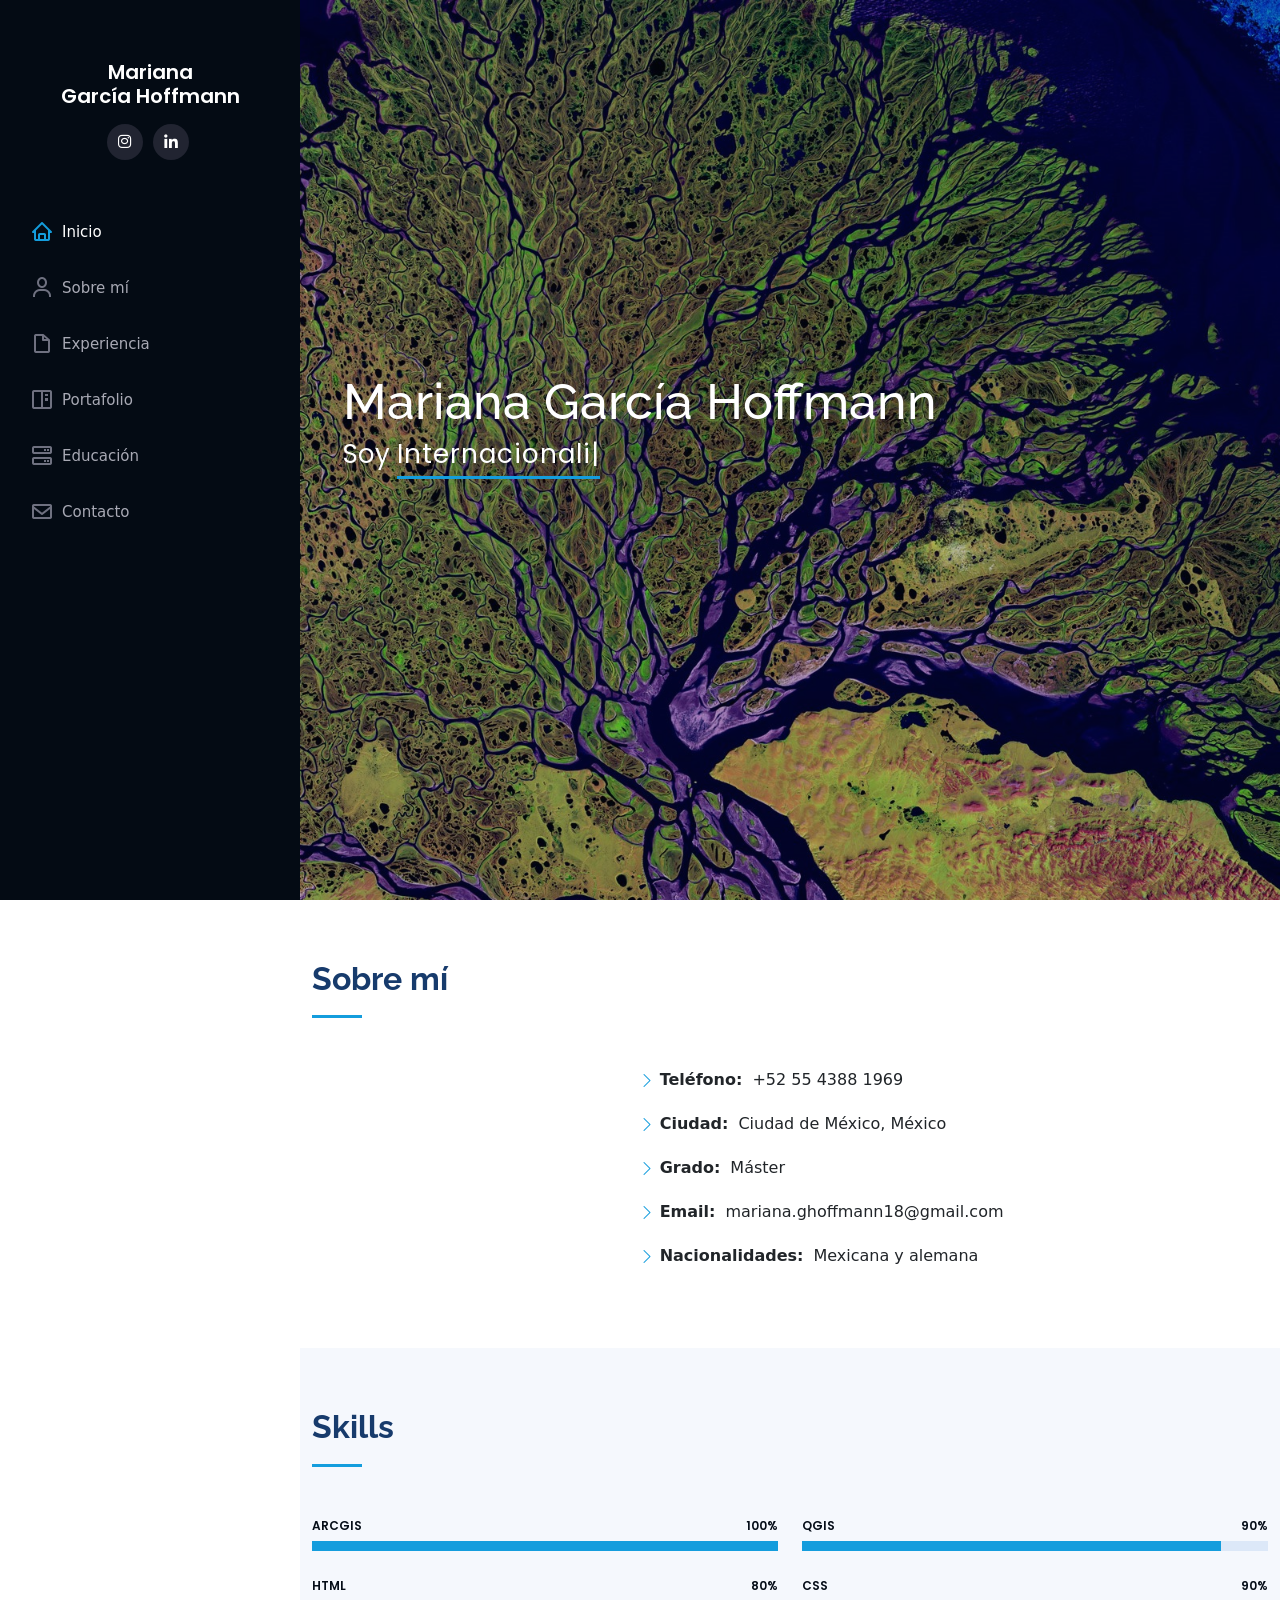
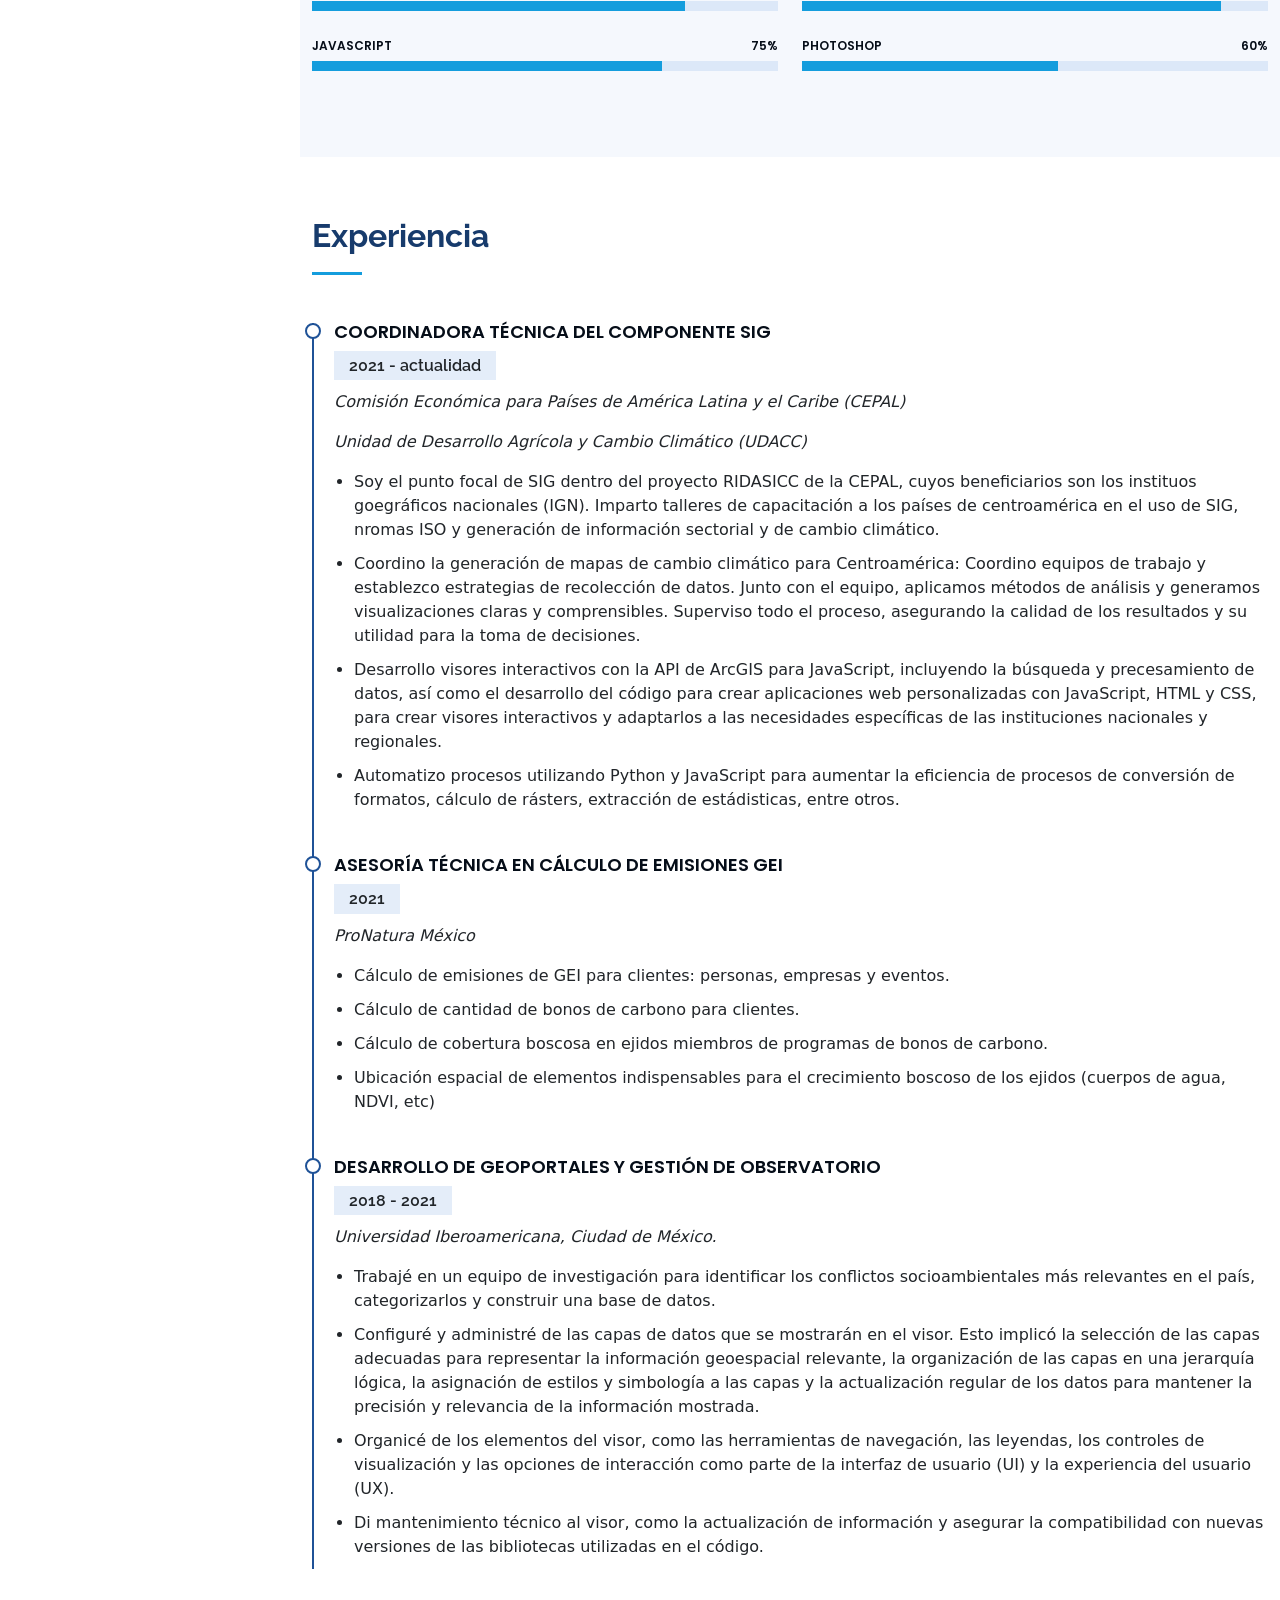
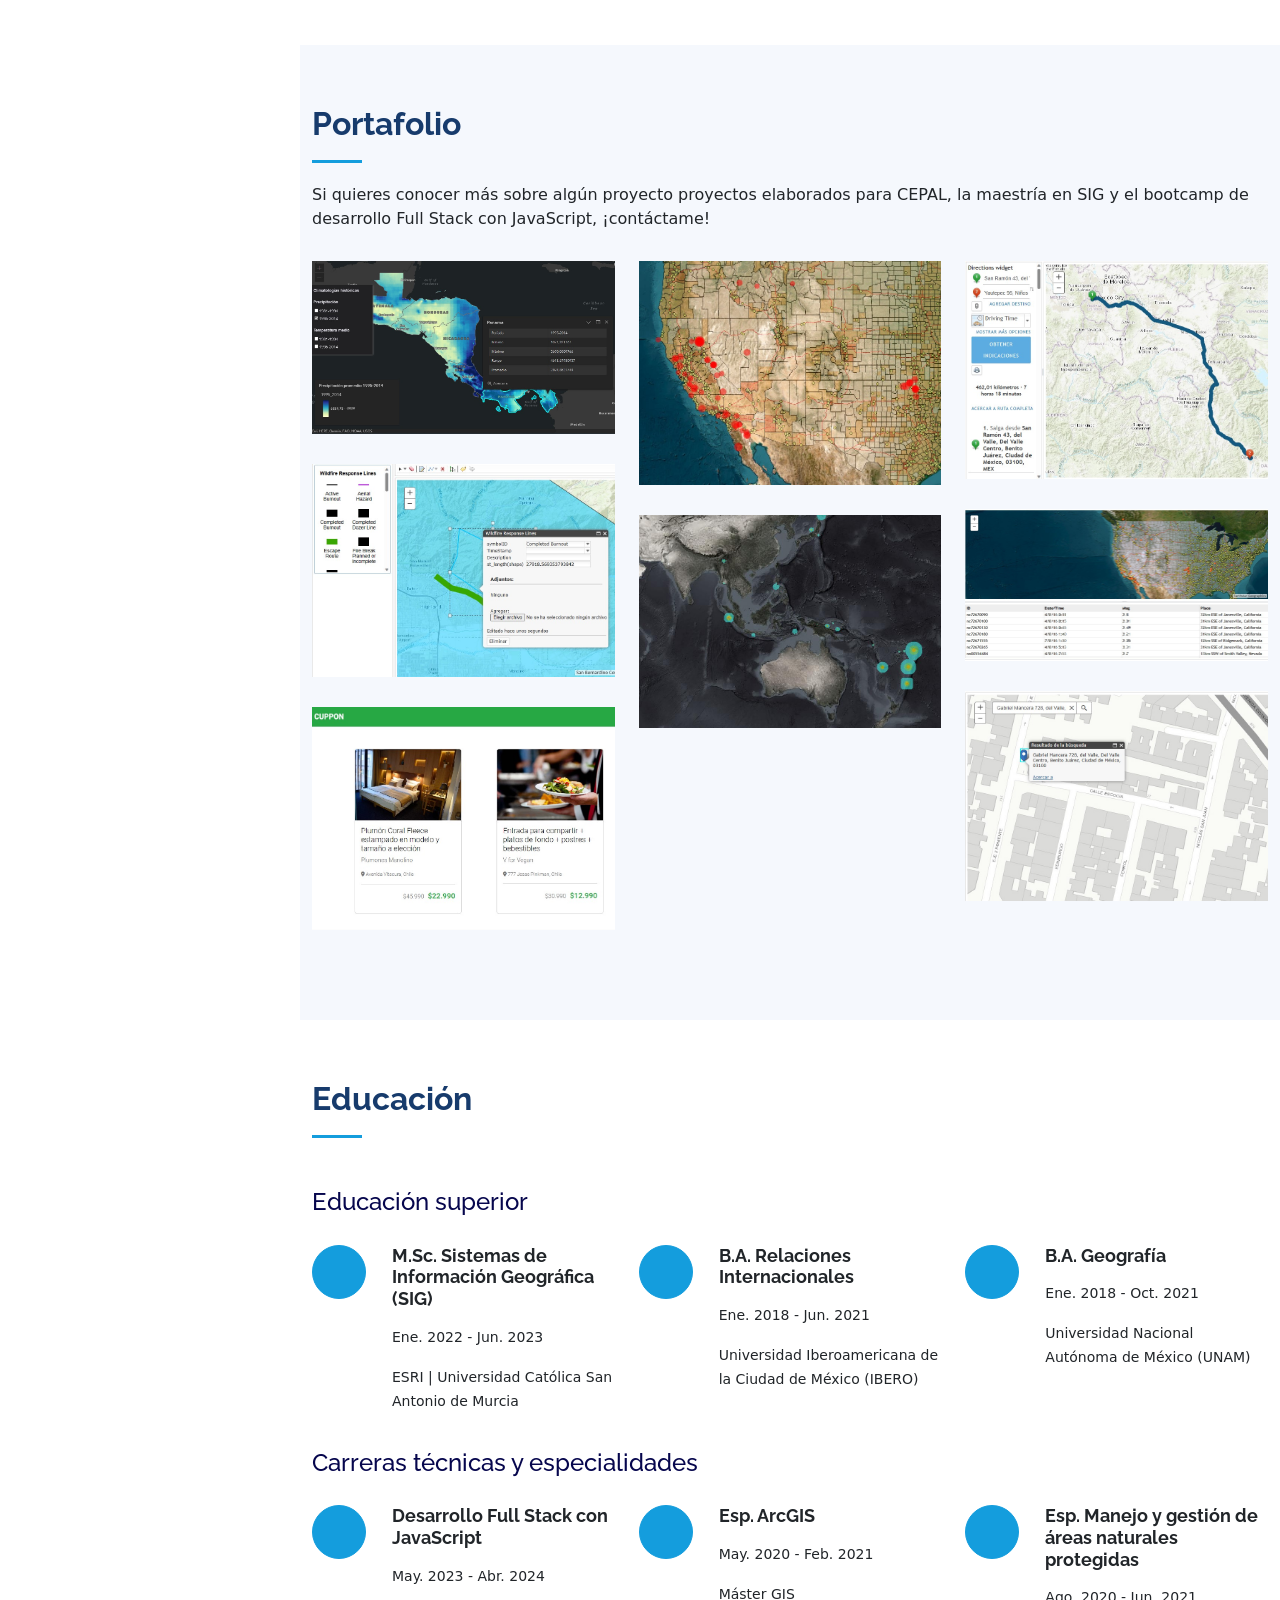
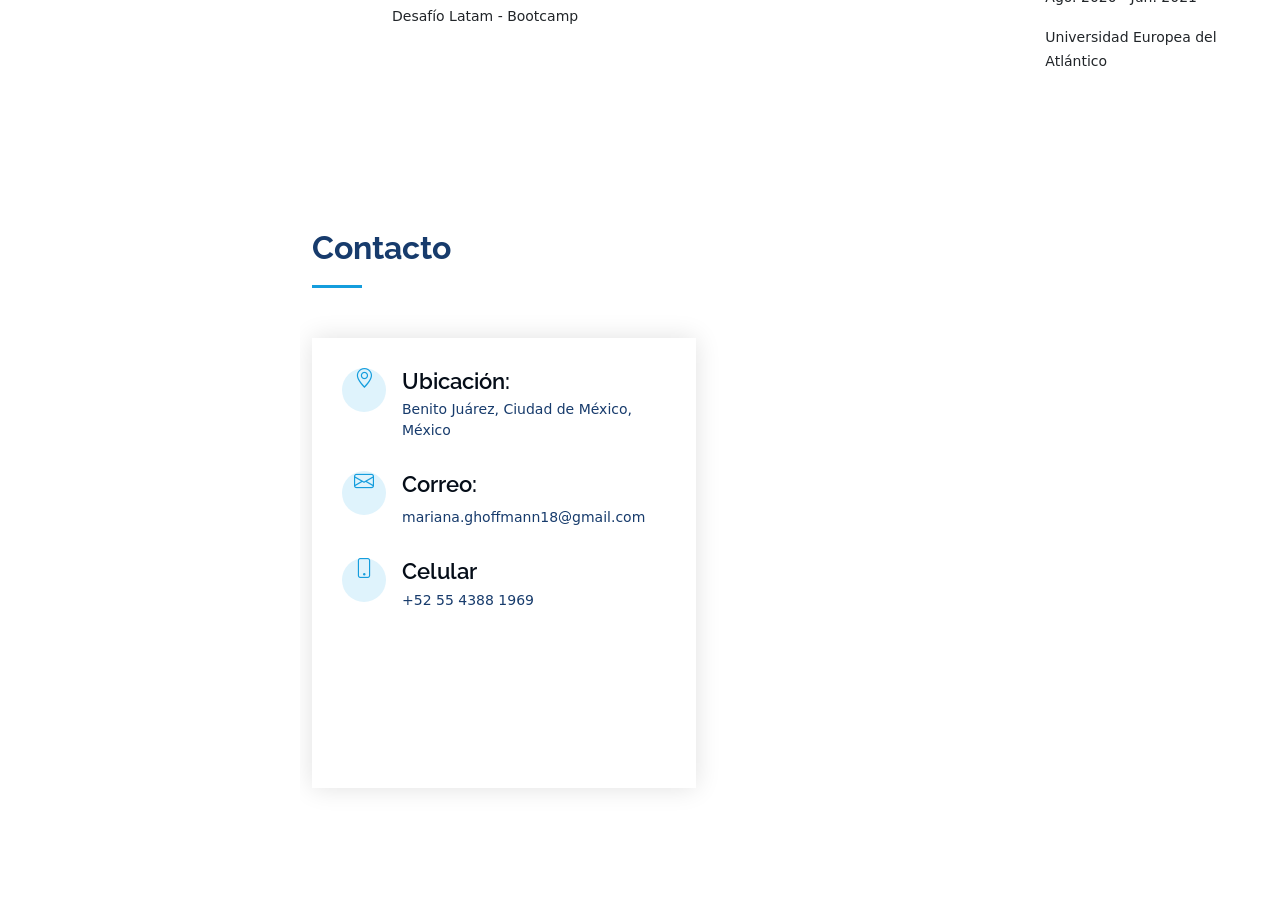
==== index-s.html @ 3bb367d0 "agregué index en inglés e ícono para traducir" ====
<!DOCTYPE html>
<html lang="en">

<head>
  <meta charset="utf-8">
  <meta content="width=device-width, initial-scale=1.0" name="viewport">

  <title>MGH</title>


  <script src="https://kit.fontawesome.com/3e9ee0582e.js" crossorigin="anonymous"></script>

  <!-- Google Fonts -->
  <link href="https://fonts.googleapis.com/css?family=Open+Sans:300,300i,400,400i,600,600i,700,700i|Raleway:300,300i,400,400i,500,500i,600,600i,700,700i|Poppins:300,300i,400,400i,500,500i,600,600i,700,700i" rel="stylesheet">

    <!-- Template Main CSS File -->
  <link href="assets/css/style.css" rel="stylesheet">
  
  <!-- Vendor CSS Files -->
  <link href="assets/vendor/aos/aos.css" rel="stylesheet">
  <link href="assets/vendor/bootstrap/css/bootstrap.min.css" rel="stylesheet">
  <link href="assets/vendor/bootstrap-icons/bootstrap-icons.css" rel="stylesheet">
  <link href="assets/vendor/boxicons/css/boxicons.min.css" rel="stylesheet">
  <link href="assets/vendor/glightbox/css/glightbox.min.css" rel="stylesheet">
  <link href="assets/vendor/swiper/swiper-bundle.min.css" rel="stylesheet">

</head>

<body>

  <!-- ======= Mobile nav toggle button ======= -->
  <i class="bi bi-list mobile-nav-toggle d-xl-none"></i>

  <!-- ======= Header ======= -->
  <header id="header">
    <div class="d-flex flex-column">

      <div class="profile">
        <h1 class="text-light" style="font-size: 20px; padding-top: 60px;"><a href="index.html">Mariana <br> García Hoffmann</a></h1>
        <div class="social-links mt-3 text-center">
          <a href="https://www.instagram.com/marianahoff18/" class="instagram"><i class="bx bxl-instagram"></i></a>
          <a href="https://www.linkedin.com/in/mariana-garc%C3%ADa-hoffmann-1b2a271b2/" class="linkedin"><i class="bx bxl-linkedin"></i></a>
        </div>
        <div>
          <a href="index-e.html" class="translate" style="color: #149ddd; font-size: 30px; display: flex; justify-content: center; padding: 20px 0px 20px 0px; text-decoration: none;"><i class="fa-solid fa-language"></i></a>
        </div>
      </div>

      <nav id="navbar" class="nav-menu navbar">
        <ul>
          <li><a href="#hero" class="nav-link scrollto active"><i class="bx bx-home"></i> <span>Inicio</span></a></li>
          <li><a href="#about" class="nav-link scrollto"><i class="bx bx-user"></i> <span>Sobre mí</span></a></li>
          <li><a href="#resume" class="nav-link scrollto"><i class="bx bx-file-blank"></i> <span>Experiencia</span></a></li>
          <li><a href="#portfolio" class="nav-link scrollto"><i class="bx bx-book-content"></i> <span>Portafolio</span></a></li>
          <li><a href="#services" class="nav-link scrollto"><i class="bx bx-server"></i> <span>Educación</span></a></li>
          <li><a href="#contact" class="nav-link scrollto"><i class="bx bx-envelope"></i> <span>Contacto</span></a></li>
        </ul>
      </nav><!-- .nav-menu -->
    </div>
  </header><!-- End Header -->

  <!-- ======= Hero Section ======= -->
  <section id="hero" class="d-flex flex-column justify-content-center align-items-center">
    <div class="hero-container" data-aos="fade-in">
        <h2 class="col-lg-12 col-xs-6" style="font-size: 50px; color:white; line-height: 1;">Mariana García Hoffmann</h2>
        <p>Soy <span class="typed" data-typed-items="Internacionalista, Geógrafa, Desarrolladora web, Desarrolladora SIG"></span></p>
      
    </div>
  </section><!-- End Hero -->

  <main id="main">

    <!-- ======= About Section ======= -->
    <section id="about" class="about">
      <div class="container">

        <div class="section-title">
          <h2>Sobre mí</h2>
        </div>

        <div class="row">
          <div class="col-lg-4" data-aos="fade-right">
            <img src="https://ca.slack-edge.com/T6SHJS135-U058UUJSB0D-ae699059f289-512" class="img-fluid" alt="">
          </div>
          <div class="col-lg-8 pt-4 pt-lg-0 content" data-aos="fade-left">
            <div class="row">
              <div class="col-lg-8">
                <ul>
                  <li><i class="bi bi-chevron-right"></i> <strong>Teléfono:</strong> <span>+52 55 4388 1969</span></li>
                  <li><i class="bi bi-chevron-right"></i> <strong>Ciudad:</strong> <span>Ciudad de México, México</span></li>
                  <li><i class="bi bi-chevron-right"></i> <strong>Grado:</strong> <span>Máster</span></li>
                  <li><i class="bi bi-chevron-right"></i> <strong>Email:</strong> <span>mariana.ghoffmann18@gmail.com</span></li>
                  <li><i class="bi bi-chevron-right"></i> <strong>Nacionalidades:</strong> <span>Mexicana y alemana</span></li>
                </ul>
              </div>
            </div>
          </div>
        </div>

      </div>
    </section><!-- End About Section -->


    <!-- ======= Skills Section ======= -->
    <section id="skills" class="skills section-bg">
      <div class="container">

        <div class="section-title">
          <h2>Skills</h2>
        </div>

        <div class="row skills-content">

          <div class="col-lg-6" data-aos="fade-up">

            <div class="progress">
              <span class="skill">ArcGIS<i class="val">100%</i></span>
              <div class="progress-bar-wrap">
                <div class="progress-bar" role="progressbar" aria-valuenow="100" aria-valuemin="0" aria-valuemax="100"></div>
              </div>
            </div>


            <div class="progress">
              <span class="skill">HTML <i class="val">80%</i></span>
              <div class="progress-bar-wrap">
                <div class="progress-bar" role="progressbar" aria-valuenow="80" aria-valuemin="0" aria-valuemax="100"></div>
              </div>
            </div>

            <div class="progress">
              <span class="skill">JavaScript <i class="val">75%</i></span>
              <div class="progress-bar-wrap">
                <div class="progress-bar" role="progressbar" aria-valuenow="75" aria-valuemin="0" aria-valuemax="100"></div>
              </div>
            </div>

          </div>

          <div class="col-lg-6" data-aos="fade-up" data-aos-delay="100">

            <div class="progress">
              <span class="skill">QGIS <i class="val">90%</i></span>
              <div class="progress-bar-wrap">
                <div class="progress-bar" role="progressbar" aria-valuenow="90" aria-valuemin="0" aria-valuemax="100"></div>
              </div>
            </div>

            <div class="progress">
              <span class="skill">CSS<i class="val">90%</i></span>
              <div class="progress-bar-wrap">
                <div class="progress-bar" role="progressbar" aria-valuenow="90" aria-valuemin="0" aria-valuemax="100"></div>
              </div>
            </div>

            <div class="progress">
              <span class="skill">Photoshop <i class="val">60%</i></span>
              <div class="progress-bar-wrap">
                <div class="progress-bar" role="progressbar" aria-valuenow="55" aria-valuemin="0" aria-valuemax="100"></div>
              </div>
            </div>

          </div>

        </div>

      </div>
    </section><!-- End Skills Section -->

    <!-- ======= Resume Section ======= -->
    <section id="resume" class="resume">
      <div class="container">

        <div class="section-title">
          <h2>Experiencia</h2>
        </div>

          <div class="col-lg-12" data-aos="fade-up" data-aos-delay="100">
            <div class="resume-item">
              <h4>Coordinadora técnica del componente SIG</h4>
              <h5>2021 - actualidad</h5>
              <p><em>Comisión Económica para Países de América Latina y el Caribe (CEPAL)</em></p>
              <p><em>Unidad de Desarrollo Agrícola y Cambio Climático (UDACC)</em></p>
              <ul>
                <li>Soy el punto focal de SIG dentro del proyecto RIDASICC de la CEPAL, cuyos beneficiarios son los instituos goegráficos nacionales (IGN). 
                  Imparto talleres de capacitación a los países de centroamérica en el uso de SIG, nromas ISO y generación de información sectorial y de cambio climático.</li>
                <li>Coordino la generación de mapas de cambio climático para Centroamérica: Coordino equipos de trabajo y establezco estrategias de recolección de datos. Junto con el equipo, aplicamos métodos de análisis y generamos visualizaciones claras y comprensibles. 
                  Superviso todo el proceso, asegurando la calidad de los resultados y su utilidad para la toma de decisiones. </li>
                <li>Desarrollo visores interactivos con la API de ArcGIS para JavaScript, incluyendo la búsqueda y precesamiento de datos, así como el desarrollo del código para crear aplicaciones web personalizadas con JavaScript, HTML y CSS, para crear visores interactivos y adaptarlos a las necesidades específicas de las instituciones nacionales y regionales. </li>
                <li>Automatizo procesos utilizando Python y JavaScript para aumentar la eficiencia de procesos de conversión de formatos, cálculo de rásters, extracción de estádisticas, entre otros. </li>
              </ul>
            </div>
            <div class="resume-item">
              <h4>Asesoría técnica en cálculo de emisiones GEI</h4>
              <h5>2021</h5>
              <p><em>ProNatura México</em></p>
              <ul>
                <li>Cálculo de emisiones de GEI para clientes: personas, empresas y eventos.</li>
                <li>Cálculo de cantidad de bonos de carbono para clientes.</li>
                <li>Cálculo de cobertura boscosa en ejidos miembros de programas de bonos de carbono.</li>
                <li>Ubicación espacial de elementos indispensables para el crecimiento boscoso de los ejidos (cuerpos de agua, NDVI, etc)</li>
              </ul>
            </div>
            <div class="resume-item">
              <h4>Desarrollo de Geoportales y Gestión de Observatorio</h4>
              <h5>2018 - 2021</h5>
              <p><em>Universidad Iberoamericana, Ciudad de México.</em></p>
              <ul>
                <li>Trabajé en un equipo de investigación para identificar los conflictos socioambientales más relevantes en el país, categorizarlos y construir una base de datos.</li>
                <li>Configuré y administré de las capas de datos que se mostrarán en el visor. Esto implicó la selección de las capas adecuadas para representar la información geoespacial relevante, la organización de las capas en una jerarquía lógica, la asignación de estilos y simbología a las capas y la actualización regular de los datos para mantener la precisión y relevancia de la información mostrada.</li>
                <li>Organicé de los elementos del visor, como las herramientas de navegación, las leyendas, los controles de visualización y las opciones de interacción como parte de la interfaz de usuario (UI) y la experiencia del usuario (UX).</li>
                <li>Di mantenimiento técnico al visor, como la actualización de información y asegurar la compatibilidad con nuevas versiones de las bibliotecas utilizadas en el código.</li>
              </ul>
            </div>
          </div>
        </div>

      </div>
    </section><!-- End Resume Section -->

    <!-- ======= Portfolio Section ======= -->
    <section id="portfolio" class="portfolio section-bg">
      <div class="container">

        <div class="section-title">
          <h2>Portafolio</h2>
          <p>Si quieres conocer más sobre algún proyecto proyectos elaborados para CEPAL, la maestría en SIG y el bootcamp de desarrollo Full Stack con JavaScript, ¡contáctame!</p>
        </div>

        <div class="row portfolio-container" data-aos="fade-up" data-aos-delay="100">

          <div class="col-lg-4 col-md-6 col-xs-6 portfolio-item filter-card">
            <div class="portfolio-wrap">
              <img src="assets/img/portfolio/portfolio-8.jpg" class="img-fluid" alt="">
              <div class="portfolio-links">
                <a href="visor-cc/index.html" title="More Details"><i class="bx bx-link"></i></a>
              </div>
            </div>
          </div>

          <div class="col-lg-4 col-md-6 col-xs-6 portfolio-item filter-app">
            <div class="portfolio-wrap">
              <img src="assets/img/portfolio/portfolio-1.jpg" class="img-fluid" alt="">
              <div class="portfolio-links">
                <!-- a href="popup/index.html"><i class="bx bx-link"></i></!-->
              </div>
            </div>
          </div>

          <div class="col-lg-4 col-md-6 col-xs-6 portfolio-item filter-web">
            <div class="portfolio-wrap">
              <img src="assets/img/portfolio/portfolio-2.jpg" class="img-fluid" alt="">
              <div class="portfolio-links">
                <!-- <a href="directions/index.html" title="More Details"><i class="bx bx-link"></i></a> -->
              </div>
            </div>
          </div>

          <div class="col-lg-4 col-md-6 col-xs-6 portfolio-item filter-app">
            <div class="portfolio-wrap">
              <img src="assets/img/portfolio/portfolio-3.jpg" class="img-fluid" alt="">
              <div class="portfolio-links">
                <!--<a href="edit/index.html" title="More Details"><i class="bx bx-link"></i></a>-->
              </div>
            </div>
          </div>

          <div class="col-lg-4 col-md-6 col-xs-6 portfolio-item filter-card">
            <div class="portfolio-wrap">
              <img src="assets/img/portfolio/portfolio-4.jpg" class="img-fluid" alt="">
              <div class="portfolio-links">
                <!-- <a href="select/index.html" title="More Details"><i class="bx bx-link"></i></a> -->
              </div>
            </div>
          </div>

          <div class="col-lg-4 col-md-6 col-xs-6 portfolio-item filter-web">
            <div class="portfolio-wrap">
              <img src="assets/img/portfolio/portfolio-5.jpg" class="img-fluid" alt="">
              <div class="portfolio-links">
                <!-- <a href="webmaps/index.html" title="More Details"><i class="bx bx-link"></i></a>-->
              </div>
            </div>
          </div>

          <div class="col-lg-4 col-md-6 col-xs-6 portfolio-item filter-app">
            <div class="portfolio-wrap">
              <img src="assets/img/portfolio/portfolio-6.jpg" class="img-fluid" alt="">
              <div class="portfolio-links">
                <!-- <a href="locator/index.html" title="More Details"><i class="bx bx-link"></i></a>-->
              </div>
            </div>
          </div>

          <div class="col-lg-4 col-md-6 col-xs-6 portfolio-item filter-card">
            <div class="portfolio-wrap">
              <img src="assets/img/portfolio/portfolio-7.jpg" class="img-fluid" alt="">
              <div class="portfolio-links">
                <!-- <a href="cuppon/index.html" title="More Details"><i class="bx bx-link"></i></a>-->
              </div>
            </div>
          </div>

        </div>

      </div>
    </section><!-- End Portfolio Section -->

    <!-- ======= Services Section ======= -->
    <section id="services" class="services">
      <div class="container">

        <div class="section-title">
          <h2>Educación</h2>
        </div>

        <div class="row">
          <h4 style="padding-bottom: 20px; color: rgb(6, 6, 77);">Educación superior</h4>
          <div class="col-lg-4 col-md-6 icon-box" data-aos="fade-up">
            <div class="icon"><i class="fa-solid fa-map-location-dot"></i></div>
            <h4 class="title">M.Sc. Sistemas de Información Geográfica (SIG)</h4>
            <p class="description" >Ene. 2022 - Jun. 2023</p>
            <p class="description">ESRI | Universidad Católica San Antonio de Murcia</p>
          </div>
          <div class="col-lg-4 col-md-6 icon-box" data-aos="fade-up" data-aos-delay="100">
            <div class="icon"><i class="fa-solid fa-earth-asia"></i></div>
            <h4 class="title">B.A. Relaciones Internacionales</h4>
            <p class="description">Ene. 2018 - Jun. 2021</p>
            <p class="description">Universidad Iberoamericana de la Ciudad de México (IBERO)</p></div>
          <div class="col-lg-4 col-md-6 icon-box" data-aos="fade-up" data-aos-delay="200">
            <div class="icon"><i class="fa-solid fa-book-atlas"></i></div>
            <h4 class="title">B.A. Geografía</h4>
            <p class="description">Ene. 2018 - Oct. 2021</p>
            <p class="description">Universidad Nacional Autónoma de México (UNAM)</p>
          </div>

          <h4 style="padding-bottom: 20px; color: rgb(6, 6, 77);">Carreras técnicas y especialidades</h4>
          <div class="col-lg-4 col-md-6 icon-box" data-aos="fade-up">
            <div class="icon"><i class="fa-solid fa-network-wired"></i></i></div>
            <h4 class="title">Desarrollo Full Stack con JavaScript</h4>
            <p class="description">May. 2023 - Abr. 2024</p>
            <p class="description">Desafío Latam - Bootcamp</p>
          </div>
          <div class="col-lg-4 col-md-6 icon-box" data-aos="fade-up" data-aos-delay="100">
            <div class="icon"><i class="fa-solid fa-layer-group"></i></i></div>
            <h4 class="title">Esp. ArcGIS</h4>
            <p class="description">May. 2020 - Feb. 2021</p>
            <p class="description">Máster GIS</p></div>
          <div class="col-lg-4 col-md-6 icon-box" data-aos="fade-up" data-aos-delay="200">
            <div class="icon"><i class="fa-brands fa-pagelines"></i></i></div>
            <h4 class="title">Esp. Manejo y gestión de áreas naturales protegidas</h4>
            <p class="description">Ago. 2020 - Jun. 2021</p>
            <p class="description">Universidad Europea del Atlántico</p>
          </div>

      </div>
    </section><!-- End Services Section -->

  
    <!-- ======= Contact Section ======= -->
    <section id="contact" class="contact">
      <div class="container">

        <div class="section-title">
          <h2>Contacto</h2>
        </div>

        <div class="row" data-aos="fade-in">

          <div class="col-lg-5 d-flex align-items-stretch">
            <div class="info">
              <div class="address">
                <i class="bi bi-geo-alt"></i>
                <h4>Ubicación:</h4>
                <p>Benito Juárez, Ciudad de México, México</p>
              </div>

              <div class="email">
                <i class="bi bi-envelope"></i>
                <h4>Correo:</h4>
                <p>mariana.ghoffmann18@gmail.com</p>
              </div>

              <div class="phone">
                <i class="bi bi-phone"></i>
                <h4>Celular</h4>
                <p>+52 55 4388 1969</p>
              </div>

            </div>

          </div>

          <div class="col-lg-7 mt-5 mt-lg-0 d-flex align-items-stretch">
            <iframe src="https://www.google.com/maps/embed?pb=!1m18!1m12!1m3!1d3763.562395266587!2d-99.16629842604003!3d19.388091942103195!2m3!1f0!2f0!3f0!3m2!1i1024!2i768!4f13.1!3m3!1m2!1s0x85d1ff0bc9d9fc0f%3A0x3a409aeaf3ffbf21!2sC.%20Gabriel%20Mancera%20728%2C%20Col%20del%20Valle%20Centro%2C%20Benito%20Ju%C3%A1rez%2C%2003100%20Ciudad%20de%20M%C3%A9xico%2C%20CDMX!5e0!3m2!1ses-419!2smx!4v1688680693589!5m2!1ses-419!2smx" width="600" height="450" style="border:0;" allowfullscreen="" loading="lazy" referrerpolicy="no-referrer-when-downgrade"></iframe>      </div>
    </section><!-- End Contact Section -->

  </main><!-- End #main -->

  <!-- ======= Footer ======= -->


  <a href="#" class="back-to-top d-flex align-items-center justify-content-center"><i class="bi bi-arrow-up-short"></i></a>

  <!-- Vendor JS Files -->
  <script src="assets/vendor/purecounter/purecounter_vanilla.js"></script>
  <script src="assets/vendor/aos/aos.js"></script>
  <script src="assets/vendor/bootstrap/js/bootstrap.bundle.min.js"></script>
  <script src="assets/vendor/glightbox/js/glightbox.min.js"></script>
  <script src="assets/vendor/isotope-layout/isotope.pkgd.min.js"></script>
  <script src="assets/vendor/swiper/swiper-bundle.min.js"></script>
  <script src="assets/vendor/typed.js/typed.umd.js"></script>
  <script src="assets/vendor/waypoints/noframework.waypoints.js"></script>
  <script src="assets/vendor/php-email-form/validate.js"></script>

  <!-- Template Main JS File -->
  <script src="assets/js/main.js"></script>

</body>

</html>
---- assets/css/style.css ----
body {
  font-family: "Open Sans", sans-serif;
  color: #272829;
}

a {
  color: #149ddd;
  text-decoration: none;
}

.translate:hover {
  transform: scale(1.1);
}

a:hover {
  color: #37b3ed;
  text-decoration: none;
}

h1,
h2,
h3,
h4,
h5,
h6 {
  font-family: "Raleway", sans-serif;
}

/*--------------------------------------------------------------
# Back to top button
--------------------------------------------------------------*/
.back-to-top {
  position: fixed;
  visibility: hidden;
  opacity: 0;
  right: 15px;
  bottom: 15px;
  z-index: 996;
  background: #149ddd;
  width: 40px;
  height: 40px;
  border-radius: 50px;
  transition: all 0.4s;
}

.back-to-top i {
  font-size: 28px;
  color: #fff;
  line-height: 0;
}

.back-to-top:hover {
  background: #2eafec;
  color: #fff;
}

.back-to-top.active {
  visibility: visible;
  opacity: 1;
}

/*--------------------------------------------------------------
# Header
--------------------------------------------------------------*/
#header {
  position: fixed;
  top: 0;
  left: 0;
  bottom: 0;
  width: 300px;
  transition: all ease-in-out 0.5s;
  z-index: 9997;
  transition: all 0.5s;
  padding: 0 15px;
  background: #040b14;
  overflow-y: auto;
}

#header .profile img {
  margin: 15px auto;
  display: block;
  width: 120px;
  border: 8px solid #2c2f3f;
}

#header .profile h1 {
  font-size: 24px;
  margin: 0;
  padding: 0;
  font-weight: 600;
  -moz-text-align-last: center;
  text-align-last: center;
  font-family: "Poppins", sans-serif;
}

#header .profile h1 a,
#header .profile h1 a:hover {
  color: #fff;
  text-decoration: none;
}

#header .profile .social-links a {
  font-size: 18px;
  display: inline-block;
  background: #212431;
  color: #fff;
  line-height: 1;
  padding: 8px 0;
  margin-right: 4px;
  border-radius: 50%;
  text-align: center;
  width: 36px;
  height: 36px;
  transition: 0.3s;
}

#header .profile .social-links a:hover {
  background: #149ddd;
  color: #fff;
  text-decoration: none;
}

#main {
  margin-left: 300px;
}

.container,
.container-fluid {
  padding-left: 30px;
  padding-right: 30px;
}

@media (max-width: 1199px) {
  #header {
    left: -300px;
  }

  #main {
    margin-left: 0;
  }

  .container,
  .container-fluid {
    padding-left: 12px;
    padding-right: 12px;
  }
}

/*--------------------------------------------------------------
# Navigation Menu
--------------------------------------------------------------*/
/* Desktop Navigation */
.nav-menu {
  padding: 30px 0 0 0;
}

.nav-menu * {
  margin: 0;
  padding: 0;
  list-style: none;
}

.nav-menu>ul>li {
  position: relative;
  white-space: nowrap;
}

.nav-menu a,
.nav-menu a:focus {
  display: flex;
  align-items: center;
  color: #a8a9b4;
  padding: 12px 15px;
  margin-bottom: 8px;
  transition: 0.3s;
  font-size: 15px;
}

.nav-menu a i,
.nav-menu a:focus i {
  font-size: 24px;
  padding-right: 8px;
  color: #6f7180;
}

.nav-menu a:hover,
.nav-menu .active,
.nav-menu .active:focus,
.nav-menu li:hover>a {
  text-decoration: none;
  color: #fff;
}

.nav-menu a:hover i,
.nav-menu .active i,
.nav-menu .active:focus i,
.nav-menu li:hover>a i {
  color: #149ddd;
}

/* Mobile Navigation */
.mobile-nav-toggle {
  position: fixed;
  right: 15px;
  top: 15px;
  z-index: 9998;
  border: 0;
  font-size: 24px;
  transition: all 0.4s;
  outline: none !important;
  background-color: #149ddd;
  color: #fff;
  width: 40px;
  height: 40px;
  display: inline-flex;
  align-items: center;
  justify-content: center;
  line-height: 0;
  border-radius: 50px;
  cursor: pointer;
}

.mobile-nav-active {
  overflow: hidden;
}

.mobile-nav-active #header {
  left: 0;
}

/*--------------------------------------------------------------
# Hero Section
--------------------------------------------------------------*/
#hero {
  width: 100%;
  height: 100vh;
  background: url("../img/hero-bg.jpg") top center;
  background-size: cover;
}

#hero:before {
  content: "";
  background: rgba(5, 13, 24, 0.3);
  position: absolute;
  bottom: 0;
  top: 0;
  left: 0;
  right: 0;
  z-index: 1;
}

#hero .hero-container {
  position: relative;
  z-index: 2;
  min-width: 300px;
}

#hero h1 {
  margin: 0 0 10px 0;
  font-size: 64px;
  font-weight: 700;
  line-height: 56px;
  color: #fff;
}

#hero p {
  color: #fff;
  margin-bottom: 50px;
  font-size: 26px;
  font-family: "Poppins", sans-serif;
}

#hero p span {
  color: #fff;
  padding-bottom: 4px;
  letter-spacing: 1px;
  border-bottom: 3px solid #149ddd;
}

@media (min-width: 1024px) {
  #hero {
    background-attachment: fixed;
  }
}

@media (max-width: 768px) {
  #hero h1 {
    font-size: 28px;
    line-height: 36px;
  }

  #hero h2 {
    font-size: 18px;
    line-height: 24px;
    margin-bottom: 30px;
  }
}

/*--------------------------------------------------------------
# Sections General
--------------------------------------------------------------*/
section {
  padding: 60px 0;
  overflow: hidden;
}

.section-bg {
  background: #f5f8fd;
}

.section-title {
  padding-bottom: 30px;
}

.section-title h2 {
  font-size: 32px;
  font-weight: bold;
  margin-bottom: 20px;
  padding-bottom: 20px;
  position: relative;
  color: #173b6c;
}

.section-title h2::after {
  content: "";
  position: absolute;
  display: block;
  width: 50px;
  height: 3px;
  background: #149ddd;
  bottom: 0;
  left: 0;
}

.section-title p {
  margin-bottom: 0;
}

/*--------------------------------------------------------------
# About
--------------------------------------------------------------*/
.about .content h3 {
  font-weight: 700;
  font-size: 26px;
  color: #173b6c;
}

.about .content ul {
  list-style: none;
  padding: 0;
}

.about .content ul li {
  margin-bottom: 20px;
  display: flex;
  align-items: center;
}

.about .content ul strong {
  margin-right: 10px;
}

.about .content ul i {
  font-size: 16px;
  margin-right: 5px;
  color: #149ddd;
  line-height: 0;
}

.about .content p:last-child {
  margin-bottom: 0;
}

/*--------------------------------------------------------------
# Facts
--------------------------------------------------------------*/
.facts {
  padding-bottom: 30px;
}

.facts .count-box {
  padding: 30px;
  width: 100%;
}

.facts .count-box i {
  display: block;
  font-size: 44px;
  color: #149ddd;
  float: left;
  line-height: 0;
}

.facts .count-box span {
  font-size: 48px;
  line-height: 40px;
  display: block;
  font-weight: 700;
  color: #050d18;
  margin-left: 60px;
}

.facts .count-box p {
  padding: 15px 0 0 0;
  margin: 0 0 0 60px;
  font-family: "Raleway", sans-serif;
  font-size: 14px;
  color: #122f57;
}

.facts .count-box a {
  font-weight: 600;
  display: block;
  margin-top: 20px;
  color: #122f57;
  font-size: 15px;
  font-family: "Poppins", sans-serif;
  transition: ease-in-out 0.3s;
}

.facts .count-box a:hover {
  color: #1f5297;
}

/*--------------------------------------------------------------
# Akills
--------------------------------------------------------------*/
.skills .progress {
  height: 60px;
  display: block;
  background: none;
  border-radius: 0;
}

.skills .progress .skill {
  padding: 0;
  margin: 0 0 6px 0;
  text-transform: uppercase;
  display: block;
  font-weight: 600;
  font-family: "Poppins", sans-serif;
  color: #050d18;
}

.skills .progress .skill .val {
  float: right;
  font-style: normal;
}

.skills .progress-bar-wrap {
  background: #dce8f8;
  height: 10px;
}

.skills .progress-bar {
  width: 1px;
  height: 10px;
  transition: 0.9s;
  background-color: #149ddd;
}

/*--------------------------------------------------------------
# Resume
--------------------------------------------------------------*/
.resume .resume-title {
  font-size: 26px;
  font-weight: 700;
  margin-top: 20px;
  margin-bottom: 20px;
  color: #050d18;
}

.resume .resume-item {
  padding: 0 0 20px 20px;
  margin-top: -2px;
  border-left: 2px solid #1f5297;
  position: relative;
}

.resume .resume-item h4 {
  line-height: 18px;
  font-size: 18px;
  font-weight: 600;
  text-transform: uppercase;
  font-family: "Poppins", sans-serif;
  color: #050d18;
  margin-bottom: 10px;
}

.resume .resume-item h5 {
  font-size: 16px;
  background: #e4edf9;
  padding: 5px 15px;
  display: inline-block;
  font-weight: 600;
  margin-bottom: 10px;
}

.resume .resume-item ul {
  padding-left: 20px;
}

.resume .resume-item ul li {
  padding-bottom: 10px;
}

.resume .resume-item:last-child {
  padding-bottom: 0;
}

.resume .resume-item::before {
  content: "";
  position: absolute;
  width: 16px;
  height: 16px;
  border-radius: 50px;
  left: -9px;
  top: 0;
  background: #fff;
  border: 2px solid #1f5297;
}

/*--------------------------------------------------------------
# Portfolio
--------------------------------------------------------------*/
.portfolio .portfolio-item {
  margin-bottom: 30px;
}

.portfolio #portfolio-flters {
  padding: 0;
  margin: 0 auto 35px auto;
  list-style: none;
  text-align: center;
  background: #fff;
  border-radius: 50px;
  padding: 2px 15px;
}

.portfolio #portfolio-flters li {
  cursor: pointer;
  display: inline-block;
  padding: 10px 15px 8px 15px;
  font-size: 14px;
  font-weight: 600;
  line-height: 1;
  text-transform: uppercase;
  color: #272829;
  margin-bottom: 5px;
  transition: all 0.3s ease-in-out;
}

.portfolio #portfolio-flters li:hover,
.portfolio #portfolio-flters li.filter-active {
  color: #149ddd;
}

.portfolio #portfolio-flters li:last-child {
  margin-right: 0;
}

.portfolio .portfolio-wrap {
  transition: 0.3s;
  position: relative;
  overflow: hidden;
  z-index: 1;
}

.portfolio .portfolio-wrap::before {
  content: "";
  background: rgba(255, 255, 255, 0.5);
  position: absolute;
  left: 0;
  right: 0;
  top: 0;
  bottom: 0;
  transition: all ease-in-out 0.3s;
  z-index: 2;
  opacity: 0;
}

.portfolio .portfolio-wrap .portfolio-links {
  opacity: 1;
  left: 0;
  right: 0;
  bottom: -60px;
  z-index: 3;
  position: absolute;
  transition: all ease-in-out 0.3s;
  display: flex;
  justify-content: center;
}

.portfolio .portfolio-wrap .portfolio-links a {
  color: #fff;
  font-size: 28px;
  text-align: center;
  background: rgba(20, 157, 221, 0.75);
  transition: 0.3s;
  width: 50%;
}

.portfolio .portfolio-wrap .portfolio-links a:hover {
  background: rgba(84, 117, 133, 0.95);
}

.portfolio .portfolio-wrap .portfolio-links a+a {
  border-left: 1px solid #37b3ed;
}

.portfolio .portfolio-wrap:hover::before {
  top: 0;
  left: 0;
  right: 0;
  bottom: 0;
  opacity: 1;
}

.portfolio .portfolio-wrap:hover .portfolio-links {
  opacity: 1;
  bottom: 0;
}

/*--------------------------------------------------------------
# Portfolio Details
--------------------------------------------------------------*/
.portfolio-details {
  padding-top: 40px;
}

.portfolio-details .portfolio-details-slider img {
  width: 100%;
}

.portfolio-details .portfolio-details-slider .swiper-pagination {
  margin-top: 20px;
  position: relative;
}

.portfolio-details .portfolio-details-slider .swiper-pagination .swiper-pagination-bullet {
  width: 12px;
  height: 12px;
  background-color: #fff;
  opacity: 1;
  border: 1px solid #149ddd;
}

.portfolio-details .portfolio-details-slider .swiper-pagination .swiper-pagination-bullet-active {
  background-color: #149ddd;
}

.portfolio-details .portfolio-info {
  padding: 30px;
  box-shadow: 0px 0 30px rgba(5, 13, 24, 0.08);
}

.portfolio-details .portfolio-info h3 {
  font-size: 22px;
  font-weight: 700;
  margin-bottom: 20px;
  padding-bottom: 20px;
  border-bottom: 1px solid #eee;
}

.portfolio-details .portfolio-info ul {
  list-style: none;
  padding: 0;
  font-size: 15px;
}

.portfolio-details .portfolio-info ul li+li {
  margin-top: 10px;
}

.portfolio-details .portfolio-description {
  padding-top: 30px;
}

.portfolio-details .portfolio-description h2 {
  font-size: 26px;
  font-weight: 700;
  margin-bottom: 20px;
}

.portfolio-details .portfolio-description p {
  padding: 0;
}

/*--------------------------------------------------------------
# Services
--------------------------------------------------------------*/
.services .icon-box {
  margin-bottom: 20px;
}

.services .icon {
  float: left;
  display: flex;
  align-items: center;
  justify-content: center;
  width: 54px;
  height: 54px;
  background: #149ddd;
  border-radius: 50%;
  transition: 0.5s;
  border: 1px solid #149ddd;
}

.services .icon i {
  color: #fff;
  font-size: 24px;
  line-height: 0;
}

.services .icon-box:hover .icon {
  background: #fff;
}

.services .icon-box:hover .icon i {
  color: #149ddd;
}

.services .title {
  margin-left: 80px;
  font-weight: 700;
  margin-bottom: 15px;
  font-size: 18px;
}

.services .title a {
  color: #343a40;
}

.services .title a:hover {
  color: #149ddd;
}

.services .description {
  margin-left: 80px;
  line-height: 24px;
  font-size: 14px;
}

/*--------------------------------------------------------------
# Testimonials
--------------------------------------------------------------*/
.testimonials .testimonials-carousel,
.testimonials .testimonials-slider {
  overflow: hidden;
}

.testimonials .testimonial-item {
  box-sizing: content-box;
  text-align: center;
  min-height: 320px;
}

.testimonials .testimonial-item .testimonial-img {
  width: 90px;
  border-radius: 50%;
  margin: 0 auto;
}

.testimonials .testimonial-item h3 {
  font-size: 18px;
  font-weight: bold;
  margin: 10px 0 5px 0;
  color: #111;
}

.testimonials .testimonial-item h4 {
  font-size: 14px;
  color: #999;
  margin: 0;
}

.testimonials .testimonial-item .quote-icon-left,
.testimonials .testimonial-item .quote-icon-right {
  color: #c3e8fa;
  font-size: 26px;
}

.testimonials .testimonial-item .quote-icon-left {
  display: inline-block;
  left: -5px;
  position: relative;
}

.testimonials .testimonial-item .quote-icon-right {
  display: inline-block;
  right: -5px;
  position: relative;
  top: 10px;
}

.testimonials .testimonial-item p {
  font-style: italic;
  margin: 0 15px 15px 15px;
  padding: 20px;
  background: #fff;
  position: relative;
  margin-bottom: 35px;
  border-radius: 6px;
  box-shadow: 0px 2px 15px rgba(0, 0, 0, 0.1);
}

.testimonials .testimonial-item p::after {
  content: "";
  width: 0;
  height: 0;
  border-top: 20px solid #fff;
  border-right: 20px solid transparent;
  border-left: 20px solid transparent;
  position: absolute;
  bottom: -20px;
  left: calc(50% - 20px);
}

.testimonials .swiper-pagination {
  margin-top: 20px;
  position: relative;
}

.testimonials .swiper-pagination .swiper-pagination-bullet {
  width: 12px;
  height: 12px;
  background-color: #fff;
  opacity: 1;
  border: 1px solid #149ddd;
}

.testimonials .swiper-pagination .swiper-pagination-bullet-active {
  background-color: #149ddd;
}

/*--------------------------------------------------------------
# Contact
--------------------------------------------------------------*/
.contact {
  padding-bottom: 130px;
}

.contact .info {
  padding: 30px;
  background: #fff;
  width: 100%;
  box-shadow: 0 0 24px 0 rgba(0, 0, 0, 0.12);
}

.contact .info i {
  font-size: 20px;
  color: #149ddd;
  float: left;
  width: 44px;
  height: 44px;
  background: #dff3fc;
  display: flex;
  flex-direction: row;
  justify-content: center;
  border-radius: 50px;
  transition: all 0.3s ease-in-out;
}

.contact .info h4 {
  padding: 0 0 0 60px;
  font-size: 22px;
  font-weight: 600;
  margin-bottom: 5px;
  color: #050d18;
}

.contact .info p {
  padding: 0 0 10px 60px;
  margin-bottom: 20px;
  font-size: 14px;
  color: #173b6c;
}

.contact .info .email p {
  padding-top: 5px;
}

.contact .info .social-links {
  padding-left: 60px;
}

.contact .info .social-links a {
  font-size: 18px;
  display: inline-block;
  background: #333;
  color: #fff;
  line-height: 1;
  padding: 8px 0;
  border-radius: 50%;
  text-align: center;
  width: 36px;
  height: 36px;
  transition: 0.3s;
  margin-right: 10px;
}

.contact .info .social-links a:hover {
  background: #149ddd;
  color: #fff;
}

.contact .info .email:hover i,
.contact .info .address:hover i,
.contact .info .phone:hover i {
  background: #149ddd;
  color: #fff;
}

.contact .php-email-form {
  width: 100%;
  padding: 30px;
  background: #fff;
  box-shadow: 0 0 24px 0 rgba(0, 0, 0, 0.12);
}

.contact .php-email-form .form-group {
  padding-bottom: 8px;
}

.contact .php-email-form .validate {
  display: none;
  color: red;
  margin: 0 0 15px 0;
  font-weight: 400;
  font-size: 13px;
}

.contact .php-email-form .error-message {
  display: none;
  color: #fff;
  background: #ed3c0d;
  text-align: left;
  padding: 15px;
  font-weight: 600;
}

.contact .php-email-form .error-message br+br {
  margin-top: 25px;
}

.contact .php-email-form .sent-message {
  display: none;
  color: #fff;
  background: #18d26e;
  text-align: center;
  padding: 15px;
  font-weight: 600;
}

.contact .php-email-form .loading {
  display: none;
  background: #fff;
  text-align: center;
  padding: 15px;
}

.contact .php-email-form .loading:before {
  content: "";
  display: inline-block;
  border-radius: 50%;
  width: 24px;
  height: 24px;
  margin: 0 10px -6px 0;
  border: 3px solid #18d26e;
  border-top-color: #eee;
  animation: animate-loading 1s linear infinite;
}

.contact .php-email-form .form-group {
  margin-bottom: 15px;
}

.contact .php-email-form label {
  padding-bottom: 8px;
}

.contact .php-email-form input,
.contact .php-email-form textarea {
  border-radius: 0;
  box-shadow: none;
  font-size: 14px;
}

.contact .php-email-form input {
  height: 44px;
}

.contact .php-email-form textarea {
  padding: 10px 15px;
}

.contact .php-email-form button[type=submit] {
  background: #149ddd;
  border: 0;
  padding: 10px 24px;
  color: #fff;
  transition: 0.4s;
  border-radius: 4px;
}

.contact .php-email-form button[type=submit]:hover {
  background: #37b3ed;
}

@keyframes animate-loading {
  0% {
    transform: rotate(0deg);
  }

  100% {
    transform: rotate(360deg);
  }
}

/*--------------------------------------------------------------
# Breadcrumbs
--------------------------------------------------------------*/
.breadcrumbs {
  padding: 20px 0;
  background: #f9f9f9;
}

.breadcrumbs h2 {
  font-size: 26px;
  font-weight: 300;
}

.breadcrumbs ol {
  display: flex;
  flex-wrap: wrap;
  list-style: none;
  padding: 0;
  margin: 0;
  font-size: 15px;
}

.breadcrumbs ol li+li {
  padding-left: 10px;
}

.breadcrumbs ol li+li::before {
  display: inline-block;
  padding-right: 10px;
  color: #0e2442;
  content: "/";
}

@media (max-width: 768px) {
  .breadcrumbs .d-flex {
    display: block !important;
  }

  .breadcrumbs ol {
    display: block;
  }

  .breadcrumbs ol li {
    display: inline-block;
  }
}

/*--------------------------------------------------------------
# Footer
--------------------------------------------------------------*/
#footer {
  padding: 15px;
  color: #f4f6fd;
  font-size: 14px;
  position: fixed;
  left: 0;
  bottom: 0;
  width: 300px;
  z-index: 9999;
  background: #040b14;
}

#footer .copyright {
  text-align: center;
}

#footer .credits {
  padding-top: 5px;
  text-align: center;
  font-size: 13px;
  color: #eaebf0;
}

@media (max-width: 1199px) {
  #footer {
    position: static;
    width: auto;
    padding-right: 20px 15px;
  }
}

.btn {
  color: #040b14;
  background-color: #0e2442;
}
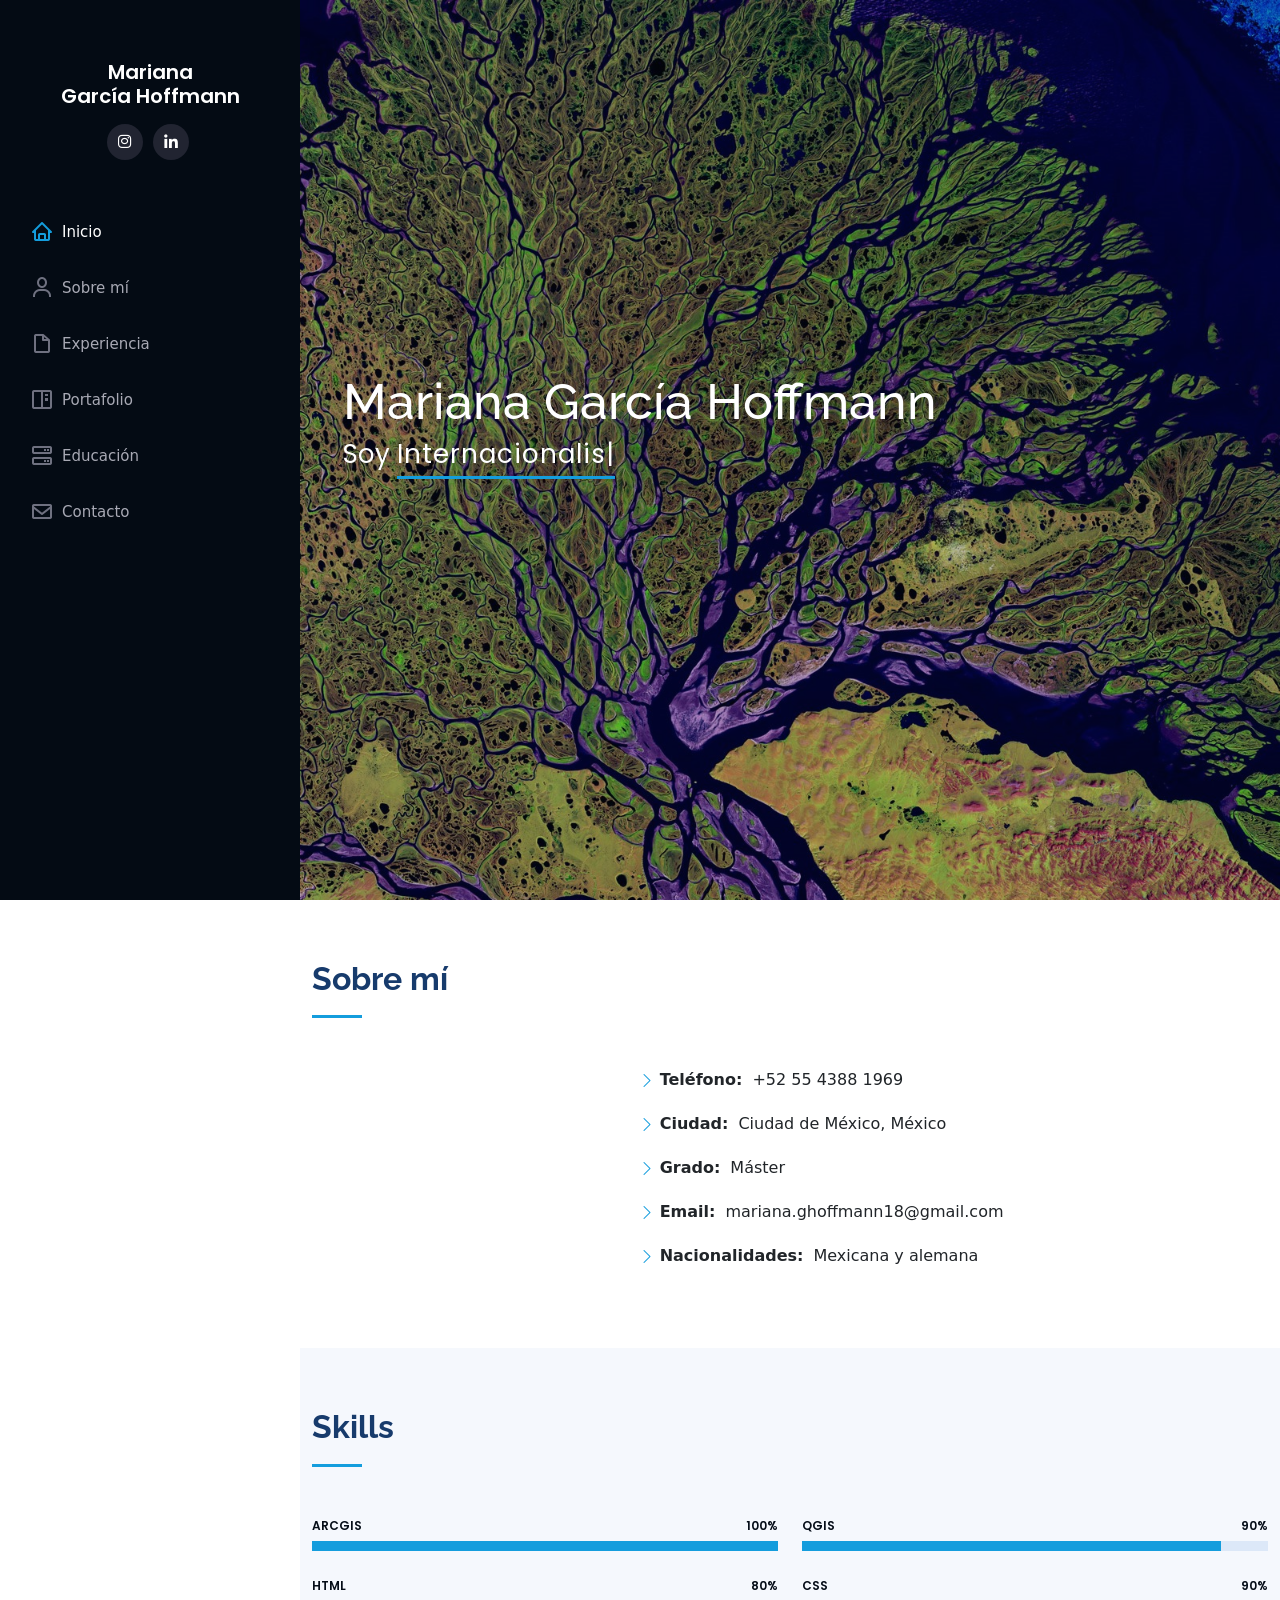
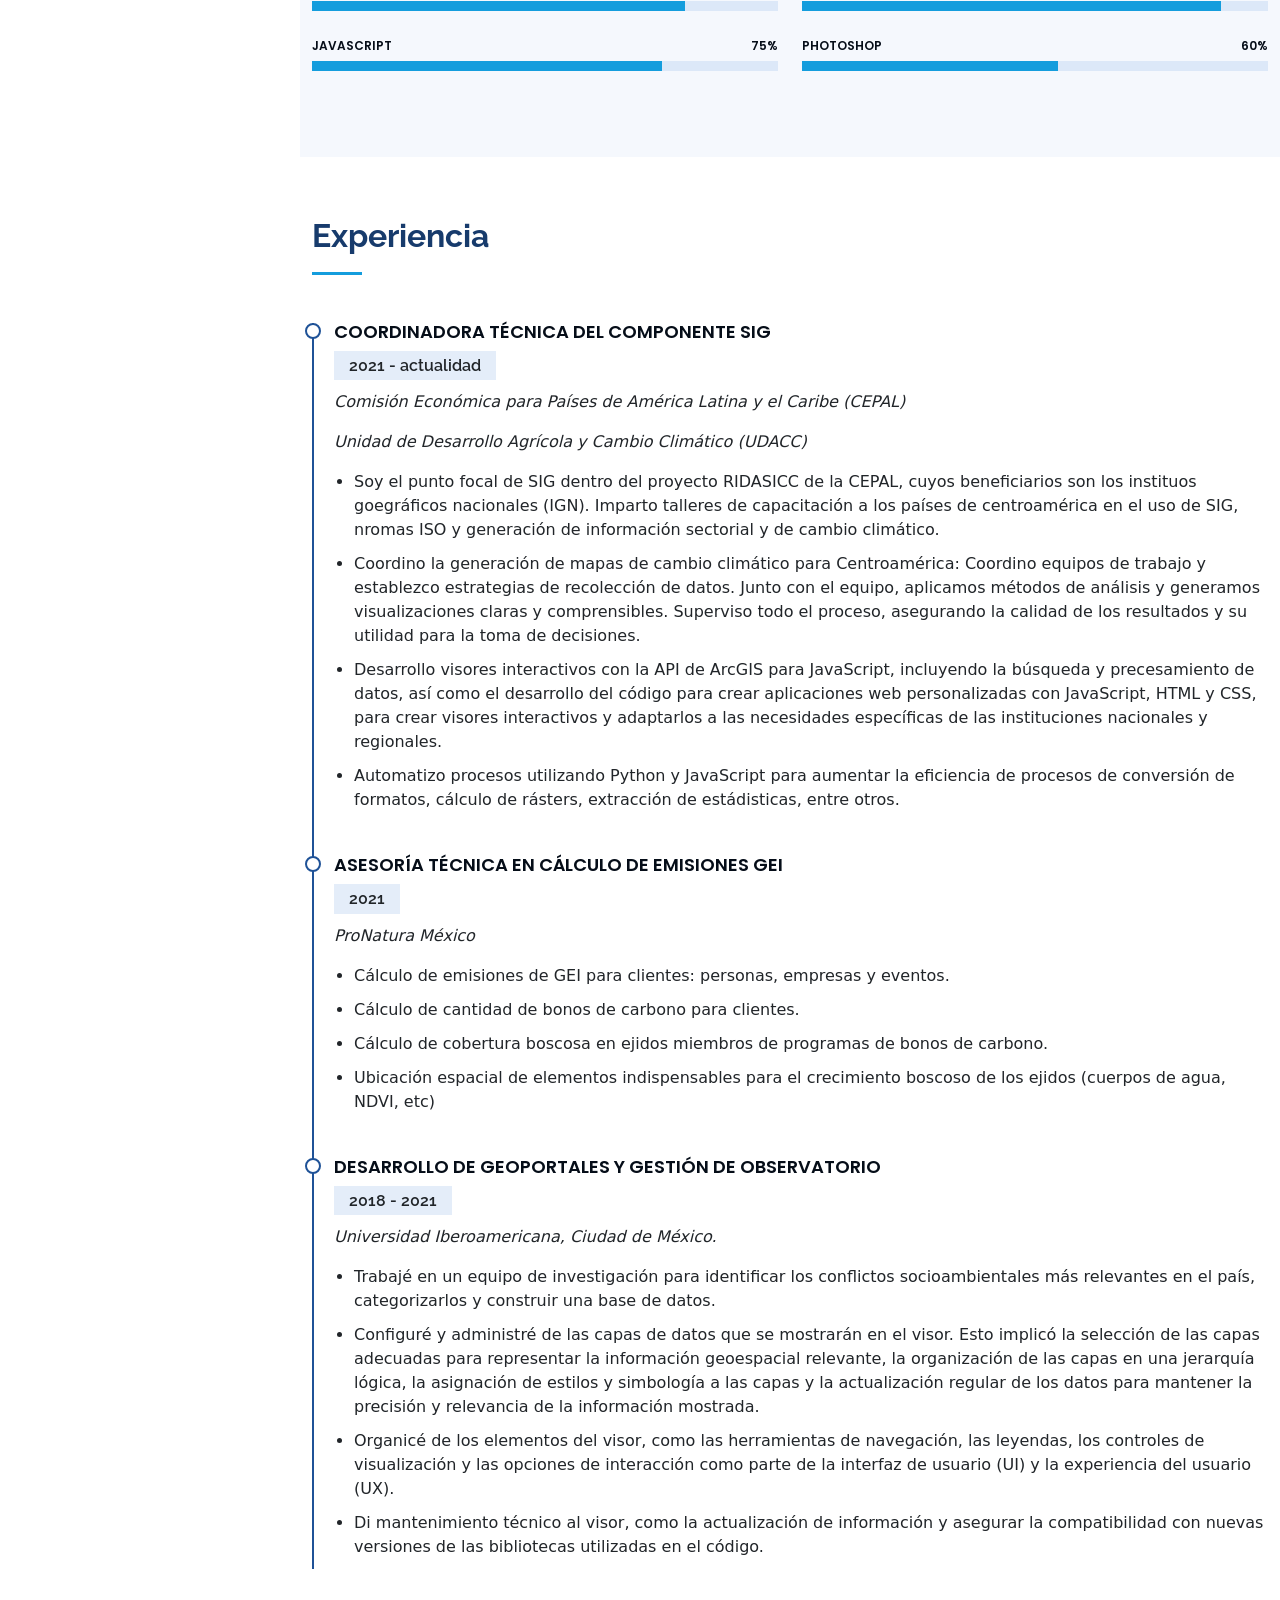
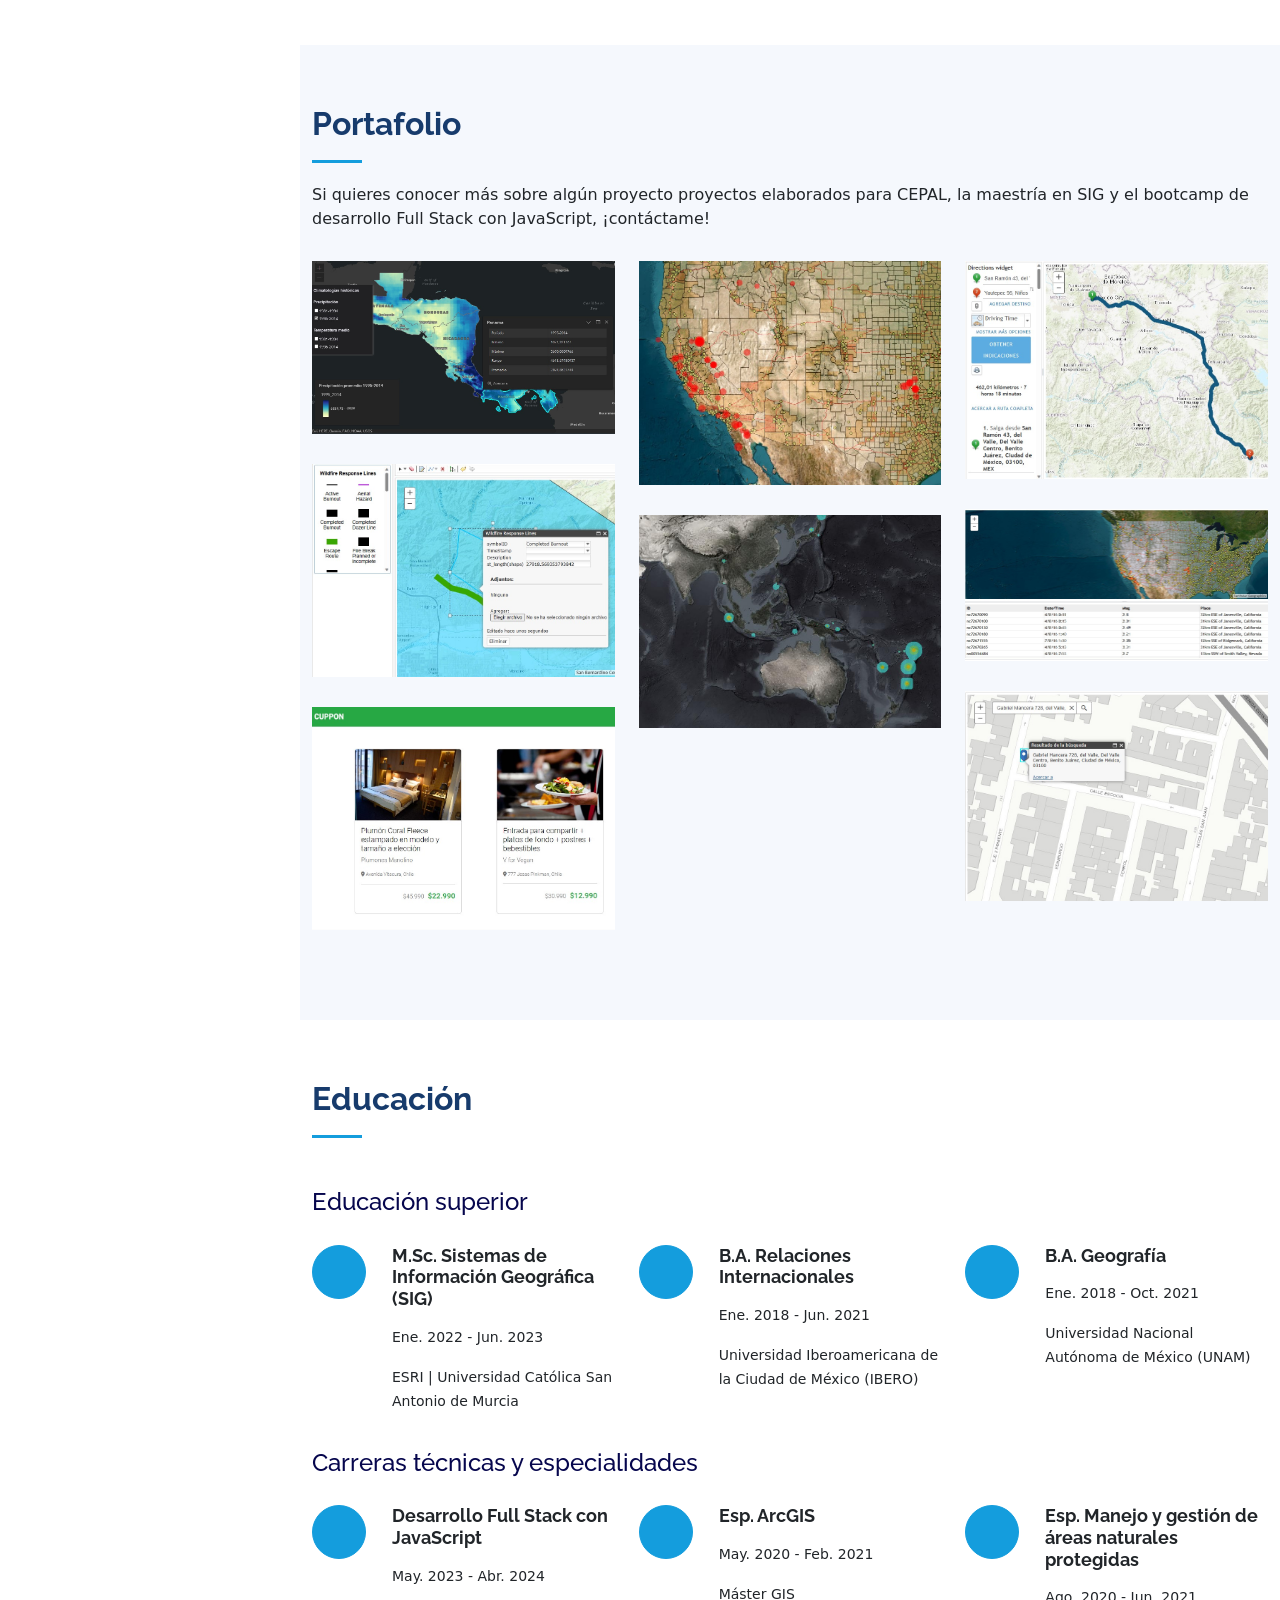
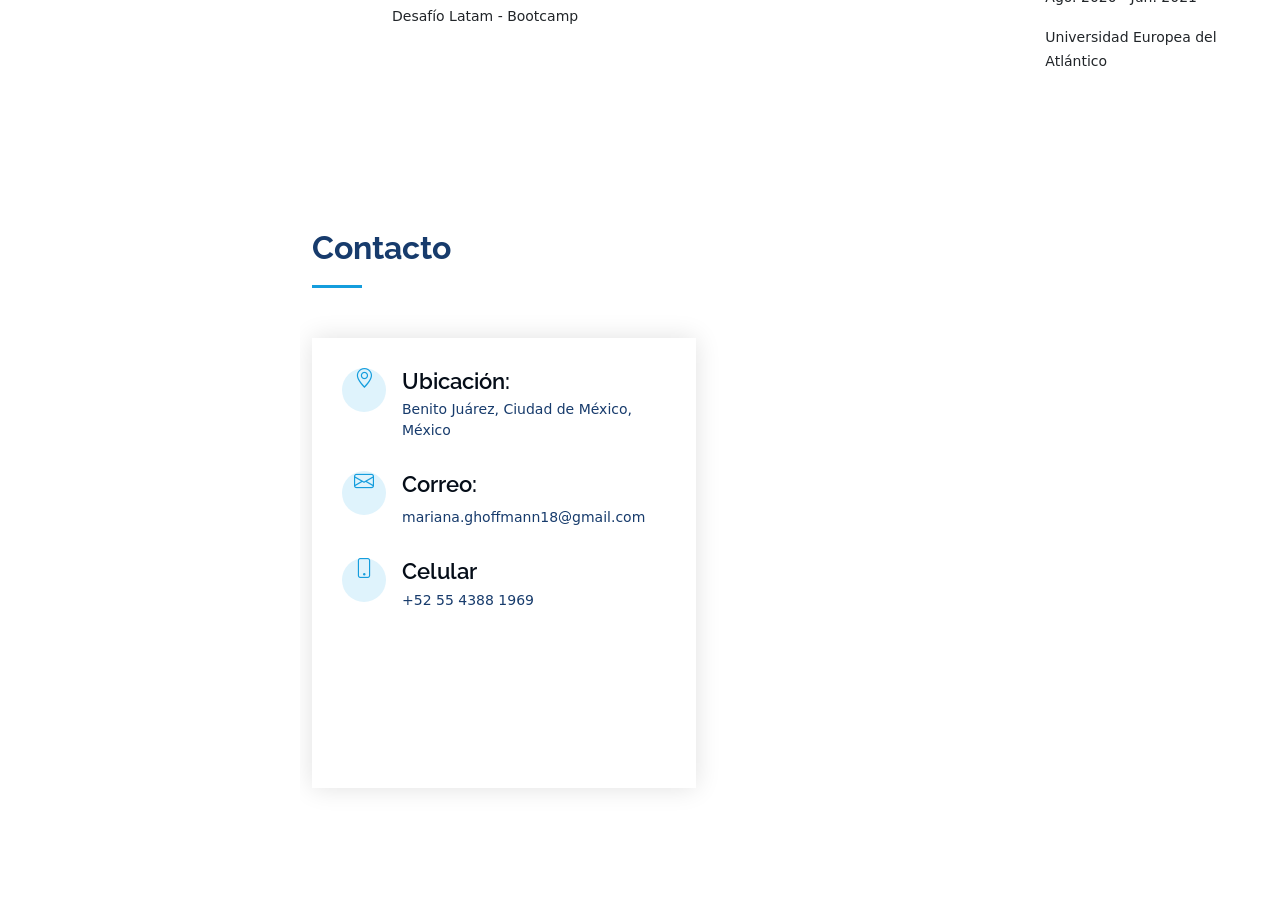
==== commit a051e483: "index-e a carpeta nueva page" ====
--- a/index-s.html
+++ b/index-s.html
@@ -42,7 +42,7 @@
           <a href="https://www.linkedin.com/in/mariana-garc%C3%ADa-hoffmann-1b2a271b2/" class="linkedin"><i class="bx bxl-linkedin"></i></a>
         </div>
         <div>
-          <a href="index-e.html" class="translate" style="color: #149ddd; font-size: 30px; display: flex; justify-content: center; padding: 20px 0px 20px 0px; text-decoration: none;"><i class="fa-solid fa-language"></i></a>
+          <a href="assets/page/index-e.html" class="translate" style="color: #149ddd; font-size: 30px; display: flex; justify-content: center; padding: 20px 0px 20px 0px; text-decoration: none;"><i class="fa-solid fa-language"></i></a>
         </div>
       </div>
 
